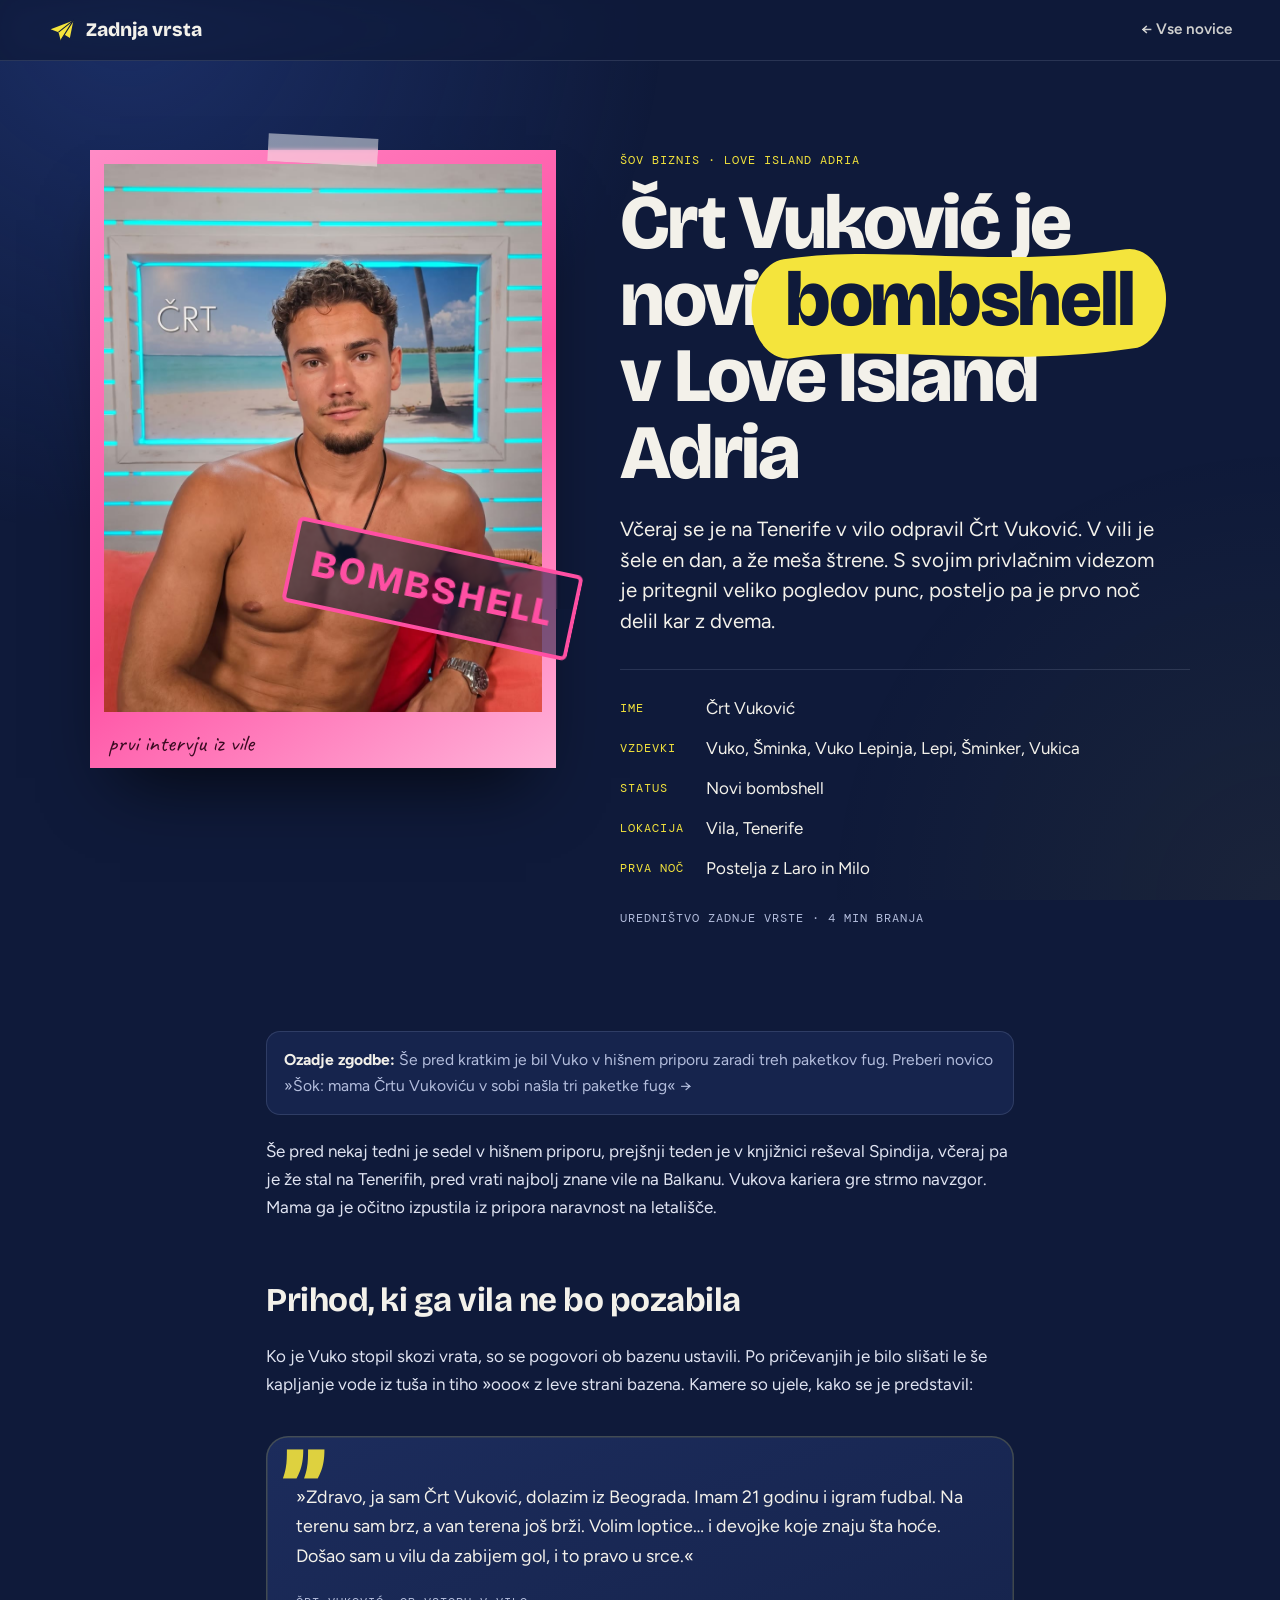
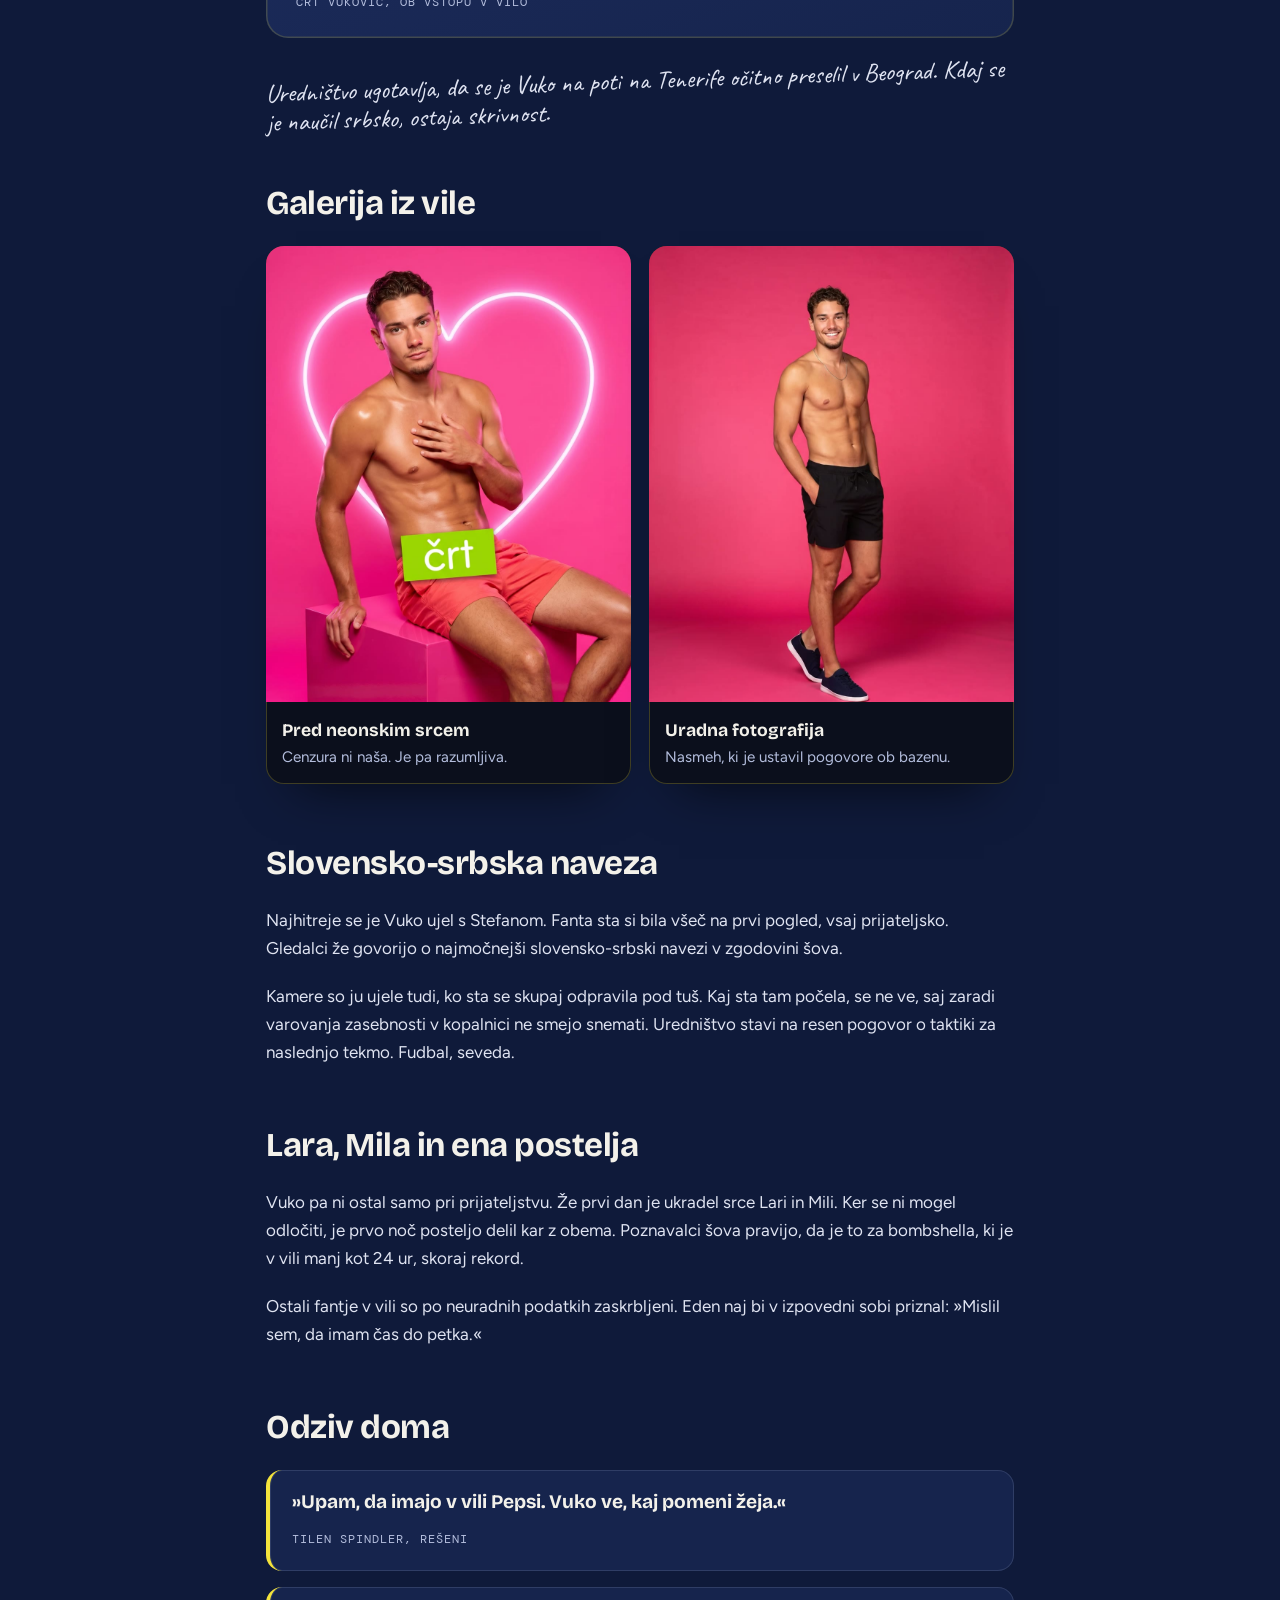
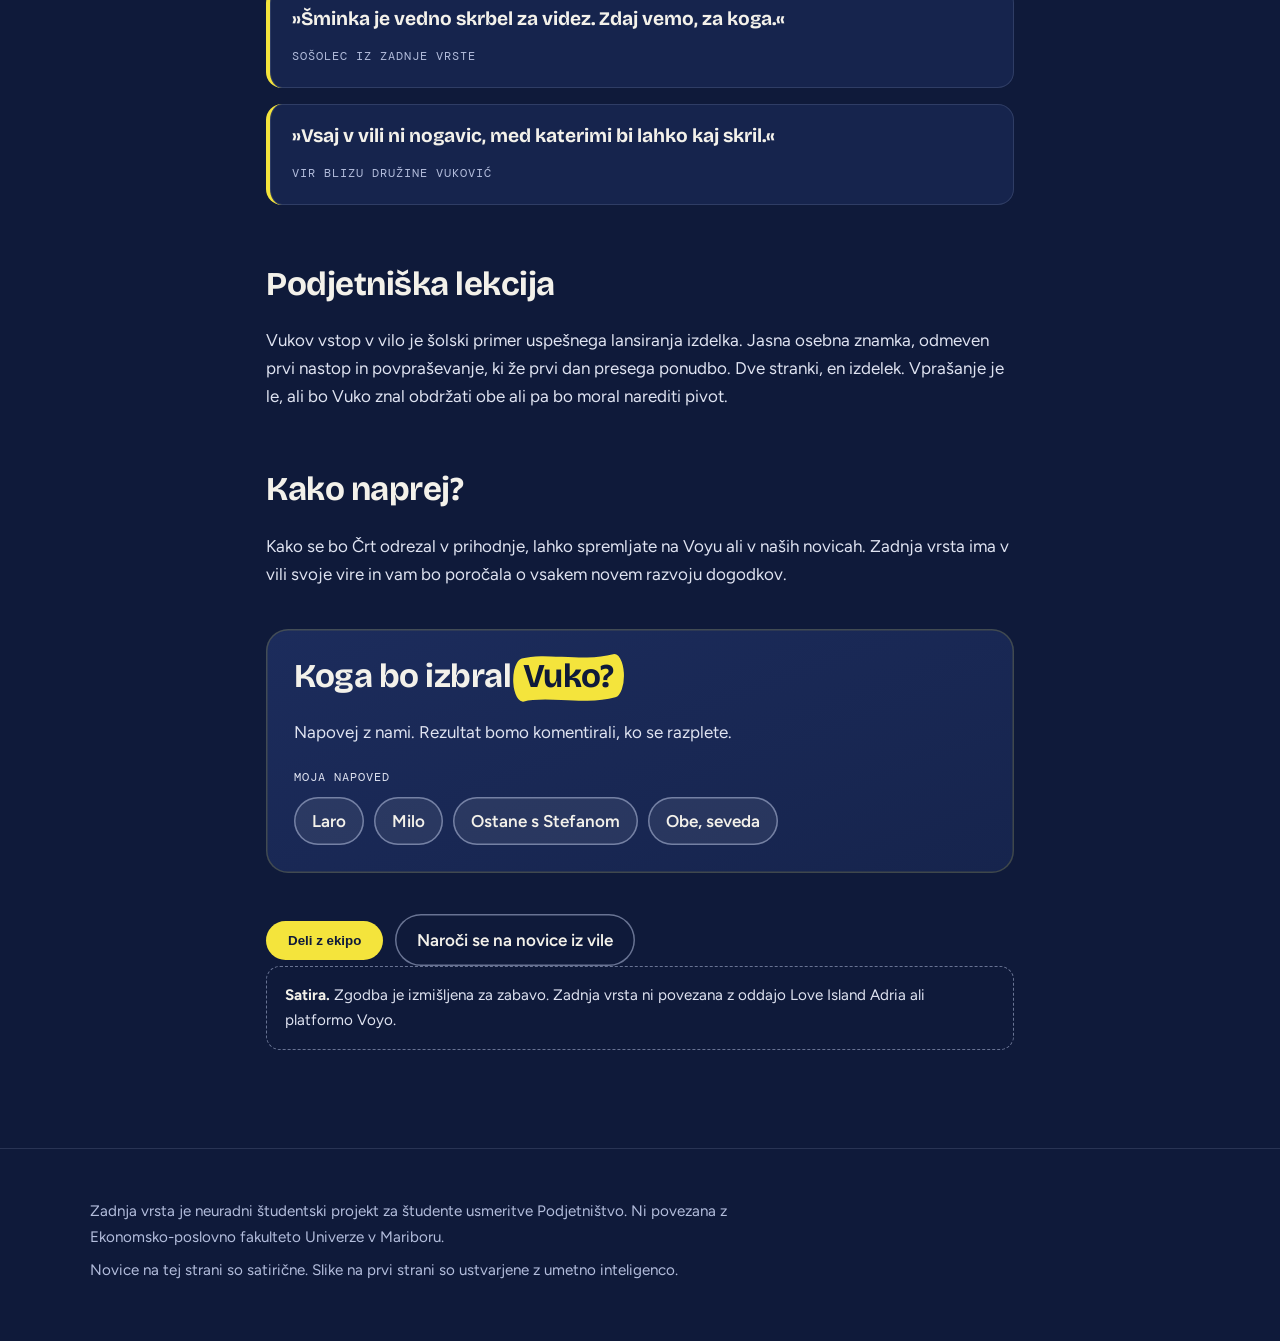
==== novice/crt-vukovic-love-island.html @ 76ca3030 "Add story: Črt Vuković joins Love Island Adria" ====
<!doctype html>
<html lang="sl">
<head>
<meta charset="utf-8">
<meta name="viewport" content="width=device-width, initial-scale=1">
<title>Črt Vuković je novi bombshell v Love Island Adria · Zadnja vrsta</title>
<meta name="description" content="Črt Vuković je včeraj kot novi bombshell vstopil v vilo na Tenerifih. Že prvo noč je ukradel srce Lari in Mili, s Stefanom pa sta postala slovensko-srbska naveza.">
<meta name="theme-color" content="#0f1a3a">
<meta property="og:type" content="article">
<meta property="og:title" content="Črt Vuković je novi bombshell v Love Island Adria">
<meta property="og:description" content="Vuko je v vili šele en dan, a že meša štrene. Lara, Mila in Stefan vedo, o čem govorimo.">
<meta property="og:url" content="https://nnejc.github.io/zadnja-vrsta/novice/crt-vukovic-love-island.html">
<meta property="og:image" content="https://nnejc.github.io/zadnja-vrsta/assets/vila-crt-intervju.jpg">
<link rel="icon" href="data:image/svg+xml,%3Csvg xmlns='http://www.w3.org/2000/svg' viewBox='0 0 64 64'%3E%3Crect width='64' height='64' rx='14' fill='%230f1a3a'/%3E%3Cpath d='M54 14 10 30l16 6 4 16 8-11 10 6z' fill='%23f4e43c'/%3E%3Cpath d='M26 36 54 14 30 52' fill='none' stroke='%230f1a3a' stroke-width='2' stroke-linejoin='round'/%3E%3C/svg%3E">
<link rel="preconnect" href="https://fonts.googleapis.com">
<link rel="preconnect" href="https://fonts.gstatic.com" crossorigin>
<link href="https://fonts.googleapis.com/css2?family=Bricolage+Grotesque:opsz,wght@12..96,700;12..96,800&family=Caveat:wght@600&family=DM+Mono:wght@400;500&family=Figtree:wght@400;600&display=swap" rel="stylesheet">
<link rel="stylesheet" href="../assets/clanek.css">
</head>
<body>
<a class="skip" href="#main">Preskoči na vsebino</a>
<div class="env" aria-hidden="true"></div>
<nav class="nav" aria-label="Navigacija">
  <a class="brand" href="../index.html">
    <svg viewBox="0 0 64 64" aria-hidden="true"><path d="M58 10 6 30l18 7 5 19 9-13 12 7z" fill="#f4e43c"/><path d="M24 37 58 10 29 56" fill="none" stroke="#0f1a3a" stroke-width="2.5" stroke-linejoin="round"/></svg>
    Zadnja vrsta
  </a>
  <a class="back" href="../index.html#novice">← Vse novice</a>
</nav>

<main id="main" tabindex="-1">
  <article>
    <div class="wrap">
      <header class="poster" id="poster">
        <figure class="photo pink rv" style="margin:0">
          <span class="stamp pink" aria-hidden="true">Bombshell</span>
          <img src="../assets/vila-crt-intervju.jpg" alt="Črt Vuković v vili Love Island, sedi na rdečem kavču pred sliko plaže, z mikrofonom okoli vratu." width="1000" height="1340" style="object-position:50% 30%">
          <figcaption>prvi intervju iz vile</figcaption>
        </figure>
        <div class="rv">
          <p class="kick mono">Šov biznis · Love Island Adria</p>
          <h1>Črt Vuković je novi <span class="hl">bombshell<svg viewBox="0 0 100 20" preserveAspectRatio="none" aria-hidden="true"><path pathLength="1" d="M3 12 C 28 9, 62 14, 97 10"/></svg></span> v Love Island Adria</h1>
          <p class="lede">Včeraj se je na Tenerife v vilo odpravil Črt Vuković. V vili je šele en dan, a že meša štrene. S svojim privlačnim videzom je pritegnil veliko pogledov punc, posteljo pa je prvo noč delil kar z dvema.</p>
          <dl class="facts">
            <dt>Ime</dt><dd>Črt Vuković</dd>
            <dt>Vzdevki</dt><dd>Vuko, Šminka, Vuko Lepinja, Lepi, Šminker, Vukica</dd>
            <dt>Status</dt><dd>Novi bombshell</dd>
            <dt>Lokacija</dt><dd>Vila, Tenerife</dd>
            <dt>Prva noč</dt><dd>Postelja z Laro in Milo</dd>
          </dl>
          <p class="meta mono">Uredništvo Zadnje vrste · 4 min branja</p>
        </div>
      </header>

      <div class="body">
        <a class="callback" href="crt-vukovic-fuge.html"><b>Ozadje zgodbe:</b> Še pred kratkim je bil Vuko v hišnem priporu zaradi treh paketkov fug. Preberi novico »Šok: mama Črtu Vukoviću v sobi našla tri paketke fug« →</a>

        <p>Še pred nekaj tedni je sedel v hišnem priporu, prejšnji teden je v knjižnici reševal Spindija, včeraj pa je že stal na Tenerifih, pred vrati najbolj znane vile na Balkanu. Vukova kariera gre strmo navzgor. Mama ga je očitno izpustila iz pripora naravnost na letališče.</p>

        <h2>Prihod, ki ga vila ne bo pozabila</h2>
        <p>Ko je Vuko stopil skozi vrata, so se pogovori ob bazenu ustavili. Po pričevanjih je bilo slišati le še kapljanje vode iz tuša in tiho »ooo« z leve strani bazena. Kamere so ujele, kako se je predstavil:</p>
        <div class="speech">
          <p>»Zdravo, ja sam Črt Vuković, dolazim iz Beograda. Imam 21 godinu i igram fudbal. Na terenu sam brz, a van terena još brži. Volim loptice… i devojke koje znaju šta hoće. Došao sam u vilu da zabijem gol, i to pravo u srce.«</p>
          <cite class="mono">Črt Vuković, ob vstopu v vilo</cite>
        </div>
        <p class="note">Uredništvo ugotavlja, da se je Vuko na poti na Tenerife očitno preselil v Beograd. Kdaj se je naučil srbsko, ostaja skrivnost.</p>

        <h2>Galerija iz vile</h2>
        <div class="trophies duo">
          <figure>
            <img src="../assets/vila-crt-srce.jpg" alt="Črt Vuković sedi na roza kocki pred neonskim srcem, z roko na prsih, napis črt prekriva kopalke." width="1000" height="1340" loading="lazy">
            <figcaption><b>Pred neonskim srcem</b>Cenzura ni naša. Je pa razumljiva.</figcaption>
          </figure>
          <figure>
            <img src="../assets/vila-crt-postava.jpg" alt="Črt Vuković v črnih kopalkah se smeji pred roza ozadjem." width="1000" height="1339" loading="lazy">
            <figcaption><b>Uradna fotografija</b>Nasmeh, ki je ustavil pogovore ob bazenu.</figcaption>
          </figure>
        </div>

        <h2>Slovensko-srbska naveza</h2>
        <p>Najhitreje se je Vuko ujel s Stefanom. Fanta sta si bila všeč na prvi pogled, vsaj prijateljsko. Gledalci že govorijo o najmočnejši slovensko-srbski navezi v zgodovini šova.</p>
        <p>Kamere so ju ujele tudi, ko sta se skupaj odpravila pod tuš. Kaj sta tam počela, se ne ve, saj zaradi varovanja zasebnosti v kopalnici ne smejo snemati. Uredništvo stavi na resen pogovor o taktiki za naslednjo tekmo. Fudbal, seveda.</p>

        <h2>Lara, Mila in ena postelja</h2>
        <p>Vuko pa ni ostal samo pri prijateljstvu. Že prvi dan je ukradel srce Lari in Mili. Ker se ni mogel odločiti, je prvo noč posteljo delil kar z obema. Poznavalci šova pravijo, da je to za bombshella, ki je v vili manj kot 24 ur, skoraj rekord.</p>
        <p>Ostali fantje v vili so po neuradnih podatkih zaskrbljeni. Eden naj bi v izpovedni sobi priznal: »Mislil sem, da imam čas do petka.«</p>

        <h2>Odziv doma</h2>
        <div class="quotes">
          <blockquote><p>»Upam, da imajo v vili Pepsi. Vuko ve, kaj pomeni žeja.«</p><cite class="mono">Tilen Spindler, rešeni</cite></blockquote>
          <blockquote><p>»Šminka je vedno skrbel za videz. Zdaj vemo, za koga.«</p><cite class="mono">Sošolec iz zadnje vrste</cite></blockquote>
          <blockquote><p>»Vsaj v vili ni nogavic, med katerimi bi lahko kaj skril.«</p><cite class="mono">Vir blizu družine Vuković</cite></blockquote>
        </div>

        <h2>Podjetniška lekcija</h2>
        <p>Vukov vstop v vilo je šolski primer uspešnega lansiranja izdelka. Jasna osebna znamka, odmeven prvi nastop in povpraševanje, ki že prvi dan presega ponudbo. Dve stranki, en izdelek. Vprašanje je le, ali bo Vuko znal obdržati obe ali pa bo moral narediti pivot.</p>

        <h2>Kako naprej?</h2>
        <p>Kako se bo Črt odrezal v prihodnje, lahko spremljate na Voyu ali v naših novicah. Zadnja vrsta ima v vili svoje vire in vam bo poročala o vsakem novem razvoju dogodkov.</p>

        <section class="report" id="izbira" aria-labelledby="izbira-h">
          <h2 id="izbira-h">Koga bo izbral <span class="hl">Vuko?<svg viewBox="0 0 100 20" preserveAspectRatio="none" aria-hidden="true"><path pathLength="1" d="M3 12 C 28 9, 62 14, 97 10"/></svg></span></h2>
          <p>Napovej z nami. Rezultat bomo komentirali, ko se razplete.</p>
          <p class="mono pick-label">Moja napoved</p>
          <div class="chips" role="group" aria-label="Izberi napoved">
            <button type="button" data-r="Lara! Prvi vtis šteje. Vuko je človek prvih vtisov.">Laro</button>
            <button type="button" data-r="Mila! Tiha voda bregove dere. In srca tudi.">Milo</button>
            <button type="button" data-r="Bromance s Stefanom je močnejša od vsake romance. Slovensko-srbska naveza do konca.">Ostane s Stefanom</button>
            <button type="button" data-r="Obe? Vuko ni nikoli znal izbirati. Glej poglavje o fugah.">Obe, seveda</button>
          </div>
          <p class="verdict" id="verdict" aria-live="polite"></p>
        </section>

        <div class="share">
          <button class="btn" type="button" id="share">Deli z ekipo</button>
          <a class="btn ghost" href="../index.html#narocnina">Naroči se na novice iz vile</a>
          <span class="copied" id="copied" aria-live="polite"></span>
        </div>

        <p class="satire"><b>Satira.</b> Zgodba je izmišljena za zabavo. Zadnja vrsta ni povezana z oddajo Love Island Adria ali platformo Voyo.</p>
      </div>
    </div>
  </article>
</main>

<footer>
  <div class="wrap">
    <p>Zadnja vrsta je neuradni študentski projekt za študente usmeritve Podjetništvo. Ni povezana z Ekonomsko-poslovno fakulteto Univerze v Mariboru.</p>
    <p>Novice na tej strani so satirične. Slike na prvi strani so ustvarjene z umetno inteligenco.</p>
  </div>
</footer>

<script>
(() => {
  const io = new IntersectionObserver(es => es.forEach(e => { if (e.isIntersecting) { e.target.classList.add('in'); io.unobserve(e.target); } }), { threshold: .12 });
  document.querySelectorAll('.poster, .rv, .report').forEach(el => io.observe(el));
  const verdict = document.getElementById('verdict');
  const chips = [...document.querySelectorAll('.chips button')];
  chips.forEach(b => b.setAttribute('aria-pressed', 'false'));
  chips.forEach(b => b.addEventListener('click', () => {
    chips.forEach(x => x.setAttribute('aria-pressed', String(x === b)));
    verdict.classList.remove('on'); void verdict.offsetWidth;
    verdict.textContent = b.dataset.r;
    verdict.classList.add('on');
  }));
  const btn = document.getElementById('share'), out = document.getElementById('copied');
  btn.addEventListener('click', async () => {
    const data = { title: 'Črt Vuković je novi bombshell v Love Island Adria', text: 'Vuko je v vili en dan in že meša štrene.', url: location.href };
    try {
      if (navigator.share) { await navigator.share(data); return; }
      await navigator.clipboard.writeText(location.href);
      out.textContent = 'povezava kopirana!';
    } catch { out.textContent = ''; return; }
    out.classList.add('on'); setTimeout(() => out.classList.remove('on'), 2200);
  });
})();
</script>
</body>
</html>
---- assets/clanek.css ----
@property --hk{syntax:'<number>';inherits:true;initial-value:0}
:root{
  --canvas:#0f1a3a;--panel:#16244d;--panel-2:#1c2c5c;--accent:#f4e43c;--accent-hover:#fff06a;--accent-muted:rgba(244,228,60,.18);
  --coral:#ff6b4a;--text-secondary:#b3bddc;--text-primary:#f3f1ea;--ink:#0f1a3a;--line:rgba(179,189,220,.16);--line-strong:rgba(179,189,220,.55);
  --paper:#f3f1ea;--paper-ink:#1a1d26;
  --ease-out:cubic-bezier(.22,1,.36,1);
  --f-display:'Bricolage Grotesque',system-ui,sans-serif;--f-body:'Figtree',system-ui,sans-serif;--f-mono:'DM Mono',ui-monospace,monospace;--f-hand:'Caveat',cursive;
}
*,*::before,*::after{box-sizing:border-box}
html{overflow-x:hidden;overflow-x:clip;-webkit-text-size-adjust:100%}
body{margin:0;overflow-x:hidden;overflow-x:clip;background:var(--canvas);color:var(--text-primary);font-family:var(--f-body);font-size:1.0625rem;line-height:1.65;-webkit-font-smoothing:antialiased;animation:pageIn .8s var(--ease-out) both}
@keyframes pageIn{from{opacity:0}}
img{max-width:100%;display:block}
a{color:inherit}
.sr-only{position:absolute;width:1px;height:1px;overflow:hidden;clip:rect(0 0 0 0);white-space:nowrap}
.skip{position:fixed;left:16px;top:-60px;z-index:100;background:var(--accent);color:var(--ink);padding:10px 16px;border-radius:10px;font-weight:600;text-decoration:none}
.skip:focus{top:16px}
:focus-visible{outline:3px solid var(--accent);outline-offset:3px;border-radius:6px}
.mono{font-family:var(--f-mono);font-size:.78rem;letter-spacing:.08em;text-transform:uppercase}
.env{position:fixed;inset:0;z-index:-1;pointer-events:none;background:radial-gradient(70vmax 70vmax at 10% 0%,rgba(46,78,170,.4),transparent 60%),radial-gradient(60vmax 60vmax at 100% 100%,rgba(244,228,60,.05),transparent 60%)}

.nav{position:sticky;top:0;z-index:50;display:flex;align-items:center;justify-content:space-between;gap:20px;padding:14px clamp(16px,4vw,48px);background:rgba(15,26,58,.82);backdrop-filter:blur(14px);-webkit-backdrop-filter:blur(14px);border-bottom:1px solid var(--line)}
.brand{display:flex;align-items:center;gap:10px;text-decoration:none;font-family:var(--f-display);font-weight:800;font-size:1.2rem}
.brand svg{width:28px;height:28px}
.back{display:inline-flex;align-items:center;gap:8px;text-decoration:none;font-weight:600;font-size:.95rem;opacity:.85;transition:opacity .3s var(--ease-out)}
.back:hover{opacity:1}
.btn{display:inline-flex;align-items:center;justify-content:center;gap:8px;border:0;cursor:pointer;text-decoration:none;font-weight:600;border-radius:999px;padding:12px 22px;background:var(--accent);color:var(--ink);transition:background-color .3s var(--ease-out),transform .3s var(--ease-out)}
.btn:hover{background:var(--accent-hover);transform:translateY(-2px)}
@media (pointer:coarse){.btn,.back{min-height:44px}}

.wrap{width:min(1100px,100% - 32px);margin:0 auto}
.hl{position:relative;isolation:isolate;white-space:nowrap;margin:0 .16em;color:color-mix(in srgb,var(--ink) calc(var(--hk)*100%),var(--text-primary));--hk:0;transition:--hk 1s var(--ease-out) .5s}
.hl svg{position:absolute;left:-.1em;top:-.06em;width:calc(100% + .2em);height:calc(100% + .1em);z-index:-1;overflow:visible}
.hl path{fill:none;stroke:var(--accent);stroke-width:20;stroke-linecap:round;stroke-dasharray:1;stroke-dashoffset:calc(1 - var(--hk))}
.in .hl{--hk:1}

/* poster */
.poster{display:grid;grid-template-columns:minmax(0,.9fr) minmax(0,1.1fr);gap:clamp(28px,5vw,64px);align-items:start;padding:clamp(40px,7vw,90px) 0 clamp(50px,7vw,90px)}
.photo{position:relative;background:var(--paper);padding:14px 14px 56px;box-shadow:0 40px 70px -30px rgba(0,0,0,.75);transform:rotate(-1.8deg);transition:transform .8s var(--ease-out)}
.photo:hover{transform:rotate(0)}
.photo img{width:100%;height:auto;aspect-ratio:4/5;object-fit:cover;object-position:50% 28%}
.photo::before{content:"";position:absolute;top:-14px;left:50%;width:110px;height:28px;transform:translateX(-50%) rotate(3deg);background:rgba(243,241,234,.5);backdrop-filter:blur(2px)}
.photo figcaption{position:absolute;left:18px;right:18px;bottom:12px;font-family:var(--f-hand);font-size:1.5rem;line-height:1.1;color:var(--paper-ink)}
.stamp{position:absolute;right:-18px;bottom:34%;z-index:2;padding:8px 18px;border:4px solid var(--coral);color:var(--coral);font-family:var(--f-display);font-weight:800;font-size:clamp(1.6rem,3vw,2.4rem);letter-spacing:.06em;text-transform:uppercase;transform:rotate(12deg);background:rgba(15,26,58,.25);backdrop-filter:blur(1px);border-radius:6px;mix-blend-mode:normal}
.kick{color:var(--accent);margin:0 0 14px}
h1{font-family:var(--f-display);font-weight:800;font-size:clamp(2.6rem,6vw,5rem);line-height:1;letter-spacing:-.03em;margin:0}
.lede{font-size:clamp(1.15rem,1.6vw,1.35rem);line-height:1.5;margin:22px 0 0;max-width:42ch}
.facts{margin:32px 0 0;padding:0;display:grid;grid-template-columns:auto 1fr;gap:12px 22px;border-top:1px solid var(--line);padding-top:24px}
.facts dt{font-family:var(--f-mono);font-size:.76rem;letter-spacing:.08em;text-transform:uppercase;color:var(--accent);padding-top:4px}
.facts dd{margin:0;color:var(--text-primary)}
.meta{margin-top:26px;color:var(--text-secondary)}

article .body{max-width:68ch;margin:0 auto;padding:0 0 40px}
article .body p{margin:0 0 1.2em;color:#dfe3f1}
article h2{font-family:var(--f-display);font-weight:700;font-size:clamp(1.6rem,2.6vw,2.1rem);line-height:1.15;letter-spacing:-.015em;margin:1.8em 0 .7em;color:var(--text-primary)}
.theories{list-style:none;margin:0 0 1.4em;padding:0;display:grid;gap:14px;counter-reset:t}
.theories li{position:relative;padding:18px 20px 18px 66px;background:var(--panel);border-radius:16px;box-shadow:inset 0 0 0 1px var(--line);counter-increment:t}
.theories li::before{content:counter(t,upper-alpha);position:absolute;left:18px;top:16px;width:32px;height:32px;display:grid;place-items:center;border-radius:10px;background:var(--accent);color:var(--ink);font-family:var(--f-display);font-weight:800}
.theories b{color:var(--text-primary)}
.note{font-family:var(--f-hand);font-size:1.6rem;line-height:1.15;color:var(--accent);transform:rotate(-2deg);margin:1.2em 0 1.4em}
.timeline{list-style:none;margin:0 0 1.4em;padding:0 0 0 22px;border-left:2px solid var(--accent-muted);display:grid;gap:18px}
.timeline li{position:relative;display:grid;grid-template-columns:120px 1fr;gap:16px;align-items:baseline}
.timeline li::before{content:"";position:absolute;left:-29px;top:.45em;width:12px;height:12px;border-radius:50%;background:var(--accent);box-shadow:0 0 0 4px var(--canvas)}
.timeline li:last-child::before{background:var(--coral)}
.timeline .when{color:var(--accent)}
.timeline .what{color:#dfe3f1}
@media (max-width:560px){.timeline li{grid-template-columns:1fr;gap:4px}}
.quotes{display:grid;gap:16px;margin:0 0 1.4em}
.quotes blockquote{margin:0;padding:20px 22px;border-radius:16px;background:var(--panel);box-shadow:inset 0 0 0 1px var(--line);border-left:4px solid var(--accent)}
.quotes blockquote p{margin:0 0 8px !important;font-family:var(--f-display);font-weight:700;font-size:1.2rem;line-height:1.3;color:var(--text-primary) !important}
.quotes cite{font-style:normal;color:var(--text-secondary)}
.signs{margin:0 0 1.4em;padding-left:1.2em;color:#dfe3f1}
.signs li{margin-bottom:.4em}
.signs li::marker{color:var(--accent)}
.report{margin:2.4em 0;padding:28px;border-radius:22px;background:linear-gradient(160deg,var(--panel-2),var(--panel));box-shadow:inset 0 0 0 1.5px var(--accent-muted)}
.report h2{margin-top:0}
.pick-label{color:var(--accent);margin:1.4em 0 .8em !important}
.chips{display:flex;flex-wrap:wrap;gap:10px}
.chips button{font:inherit;font-weight:600;cursor:pointer;border:0;border-radius:999px;padding:10px 18px;min-height:44px;background:rgba(243,241,234,.08);color:var(--text-primary);box-shadow:inset 0 0 0 1.5px var(--line-strong);transition:background-color .3s var(--ease-out),color .3s var(--ease-out),transform .3s var(--ease-out)}
.chips button:hover{transform:translateY(-2px);background:rgba(243,241,234,.14)}
.chips button[aria-pressed="true"]{background:var(--accent);color:var(--ink);box-shadow:none}
.verdict{min-height:3.2em;margin:1em 0 0 !important;font-family:var(--f-hand);font-size:1.6rem;line-height:1.2;color:var(--accent) !important;opacity:0;transform:translateY(6px);transition:opacity .5s var(--ease-out),transform .5s var(--ease-out)}
.verdict.on{opacity:1;transform:none}
.verdict:empty{min-height:0;margin:0 !important}
.howto{background:var(--paper);color:var(--paper-ink);border-radius:20px;padding:26px 28px;margin:2em 0;transform:rotate(-.6deg);box-shadow:0 30px 60px -30px rgba(0,0,0,.6)}
.howto .mono{color:#5a6180}
.howto p{color:var(--paper-ink) !important;margin:.6em 0 0 !important}
.satire{margin:36px 0 0;padding:16px 18px;border-radius:14px;border:1.5px dashed var(--line-strong);color:var(--text-secondary);font-size:.95rem}
.satire b{color:var(--text-primary)}
.share{display:flex;flex-wrap:wrap;gap:12px;align-items:center;margin-top:28px}
.share .ghost{background:transparent;color:var(--text-primary);box-shadow:inset 0 0 0 1.5px var(--line-strong)}
.share .ghost:hover{background:rgba(243,241,234,.06)}
.copied{color:var(--accent);font-family:var(--f-hand);font-size:1.4rem;opacity:0;transition:opacity .4s var(--ease-out)}
.copied.on{opacity:1}

.rv{opacity:0;transform:translateY(22px);transition:opacity .9s var(--ease-out),transform .9s var(--ease-out)}
.in .rv,.rv.in{opacity:1;transform:none}
.poster.in .rv:nth-child(2){transition-delay:.12s}

footer{margin-top:40px;padding:50px 0;border-top:1px solid var(--line);color:var(--text-secondary);font-size:.95rem}
footer p{margin:0 0 8px;max-width:70ch}
@media (max-width:820px){.poster{grid-template-columns:1fr}.photo{max-width:440px;margin:0 auto}.stamp{right:-6px}}
@media (prefers-reduced-motion: reduce){*,*::before,*::after{animation:none !important;transition:none !important}.rv{opacity:1;transform:none}.hl{--hk:1}}

/* kronika: mugshot variant */
.photo.mug .lines{position:absolute;left:14px;right:14px;top:14px;bottom:56px;z-index:1;pointer-events:none;background:repeating-linear-gradient(180deg,rgba(255,255,255,.28) 0 1px,transparent 1px 44px)}
.placard{position:absolute;left:26px;bottom:72px;z-index:2;background:#111318;color:#f3f1ea;padding:10px 14px;font-family:var(--f-mono);font-size:.74rem;letter-spacing:.08em;line-height:1.5;text-transform:uppercase;box-shadow:0 10px 20px -8px rgba(0,0,0,.6);transform:rotate(-1.5deg)}
.placard b{display:block;font-family:var(--f-display);font-size:1.15rem;letter-spacing:.02em}
.stamp.top{bottom:auto;top:9%}
.case{display:grid;grid-template-columns:repeat(3,1fr);gap:12px;margin:0 0 1.4em}
.case div{background:var(--panel);border-radius:16px;padding:18px;box-shadow:inset 0 0 0 1px var(--line)}
.case .num{display:block;font-family:var(--f-display);font-weight:800;font-size:2.2rem;line-height:1;color:var(--accent)}
.case .lbl{display:block;margin-top:8px;color:var(--text-secondary);font-size:.95rem}
@media (max-width:560px){.case{grid-template-columns:1fr}}
@media (max-width:560px){.placard{font-size:.6rem;padding:7px 10px;left:20px;bottom:64px}.placard b{font-size:.9rem}}

/* podelitev: award variant */
.photo.gold{background:linear-gradient(145deg,#f6e27a,#c9a227 45%,#f4e43c 60%,#a8861c);padding:12px 12px 52px}
.photo.gold figcaption{color:#2a2208}
.stamp.gold{border-color:var(--accent);color:var(--accent);background:rgba(15,26,58,.55);top:2%;bottom:auto;right:-22px}
.trophies{display:grid;grid-template-columns:1fr 1fr;gap:18px;margin:0 0 1.6em}
.trophies figure{margin:0;background:#0b0f1c;border-radius:18px;overflow:hidden;box-shadow:inset 0 0 0 1px rgba(244,228,60,.22),0 30px 50px -30px rgba(0,0,0,.7)}
.trophies img{width:100%;height:auto;aspect-ratio:1/1;object-fit:cover;transition:transform 1.2s var(--ease-out)}
.trophies figure:hover img{transform:scale(1.04)}
.trophies figcaption{padding:14px 16px;font-size:.95rem;color:var(--text-secondary)}
.trophies figcaption b{display:block;color:var(--text-primary);font-family:var(--f-display);font-size:1.1rem}
@media (max-width:560px){.trophies{grid-template-columns:1fr}}
.vote{margin:0 0 1.6em;display:grid;gap:14px}
.vote .row{display:grid;grid-template-columns:150px 1fr 48px;gap:14px;align-items:center}
.vote .name{font-weight:600}
.vote .bar{height:14px;border-radius:8px;background:rgba(243,241,234,.08);overflow:hidden}
.vote .bar i{display:block;height:100%;border-radius:8px;background:var(--text-secondary);width:var(--w);transform-origin:left;transform:scaleX(0);transition:transform 1.4s var(--ease-out)}
.vote .row.win .bar i{background:var(--accent)}
.vote .row.win .name{color:var(--accent)}
.vote.in .bar i{transform:scaleX(1)}
.vote .n{font-family:var(--f-display);font-weight:800;font-size:1.3rem;text-align:right}
@media (max-width:560px){.vote .row{grid-template-columns:1fr 44px}.vote .bar{grid-column:1 / -1;order:3}}
.results{width:100%;border-collapse:collapse;margin:0 0 1.6em;font-size:1rem}
.results th,.results td{text-align:left;padding:12px 10px;border-bottom:1px solid var(--line)}
.results th{font-family:var(--f-mono);font-size:.74rem;letter-spacing:.08em;text-transform:uppercase;color:var(--accent);font-weight:500}
.results td:last-child{text-align:right;font-weight:600;white-space:nowrap}
.results .gold{color:var(--accent)}
.speech{margin:2.2em 0 1.6em;padding:46px 30px 26px;border-radius:22px;background:linear-gradient(160deg,var(--panel-2),var(--panel));box-shadow:inset 0 0 0 1.5px var(--accent-muted);position:relative}
.speech::before{content:"\201E";position:absolute;top:-64px;left:18px;font-family:var(--f-display);font-weight:800;font-size:7rem;line-height:1;color:var(--accent);opacity:.9}
.speech p{color:var(--text-primary) !important;font-size:1.12rem}
.speech cite{display:block;margin-top:6px;font-style:normal;color:var(--text-secondary)}
section[id],.speech,.vote,.trophies,.results{scroll-margin-top:110px}
.trophies.duo img{aspect-ratio:4/5;object-position:50% 30%}
.stamp.found{border-color:#5fd38d;color:#5fd38d;background:rgba(15,26,58,.5);top:6%;bottom:auto;right:-20px}
.update{display:flex;gap:14px;align-items:center;flex-wrap:wrap;margin:24px 0 0;padding:14px 18px;border-radius:14px;background:rgba(95,211,141,.12);box-shadow:inset 0 0 0 1.5px rgba(95,211,141,.45);color:var(--text-primary);text-decoration:none;transition:background-color .3s var(--ease-out)}
.update:hover{background:rgba(95,211,141,.2)}
.update .mono{color:#5fd38d}
.callback{display:block;margin:0 0 1.4em;padding:16px 18px;border-radius:14px;background:var(--panel);box-shadow:inset 0 0 0 1px var(--line);color:var(--text-secondary);text-decoration:none;font-size:.98rem}
.callback b{color:var(--text-primary)}
.callback:hover{box-shadow:inset 0 0 0 1px var(--line-strong)}
.exhibit{margin:0 auto 1.6em;max-width:380px;background:#f6f6f4;border-radius:18px;overflow:hidden;box-shadow:0 30px 50px -30px rgba(0,0,0,.7);transform:rotate(1.5deg);transition:transform .8s var(--ease-out)}
.exhibit:hover{transform:rotate(0)}
.exhibit img{width:100%;height:auto;aspect-ratio:1/1;object-fit:contain}
.exhibit figcaption{padding:12px 16px 14px;background:var(--paper);color:var(--paper-ink);font-size:.95rem}
.exhibit figcaption b{display:block;font-family:var(--f-mono);font-size:.72rem;letter-spacing:.08em;text-transform:uppercase;color:#a33a22}
.letter{margin:0 0 1.6em;padding:28px 30px;border-radius:6px;background:var(--paper);color:var(--paper-ink);font-family:var(--f-mono);font-size:.92rem;line-height:1.7;box-shadow:0 30px 60px -30px rgba(0,0,0,.6);transform:rotate(-.5deg)}
.letter p{color:var(--paper-ink) !important;margin:0 0 1em !important}
.letter .sig{font-family:var(--f-hand);font-size:1.7rem;line-height:1;margin-top:.4em !important}
.stamp.pink{border-color:#ff4fa3;color:#ff4fa3;background:rgba(15,26,58,.55);top:auto;bottom:22%;right:-22px}
.photo.pink{background:linear-gradient(145deg,#ff8cc6,#ff4fa3 55%,#ffb3d9)}
.photo.pink figcaption{color:#3a0b22}
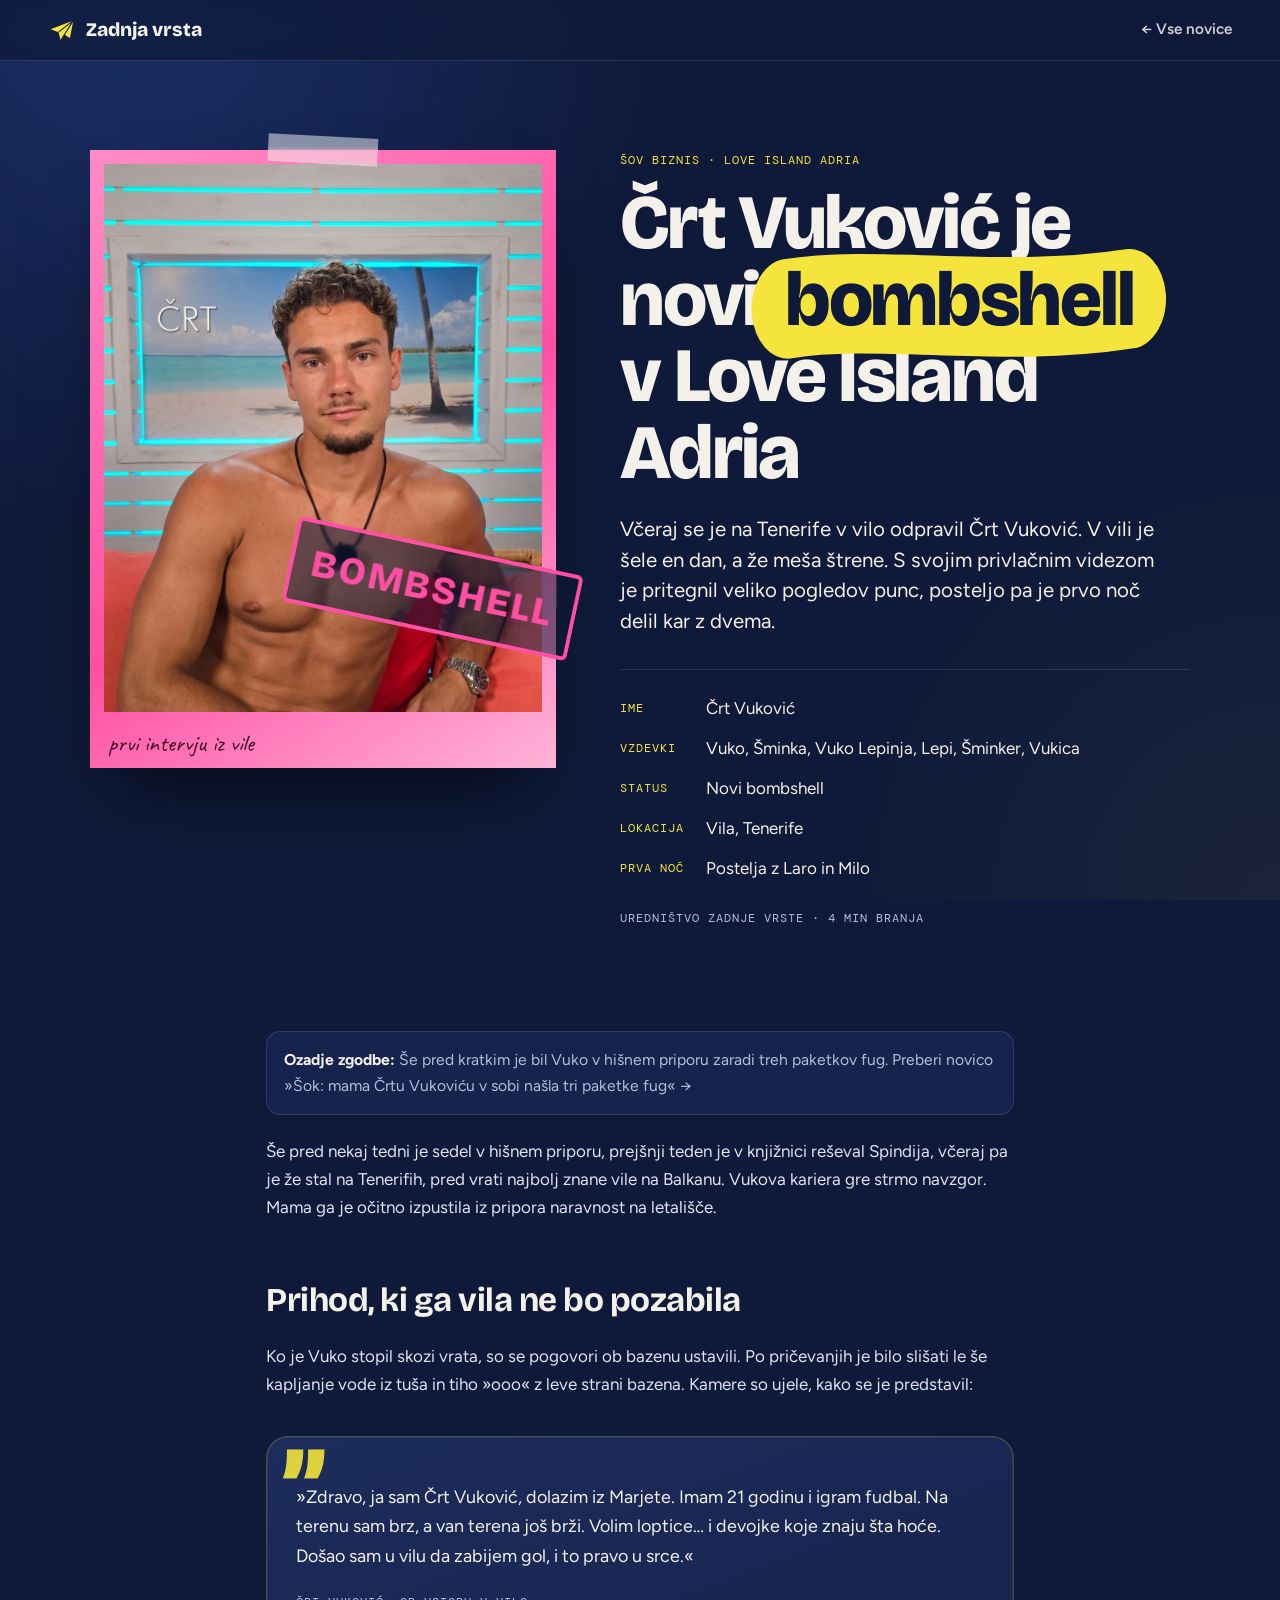
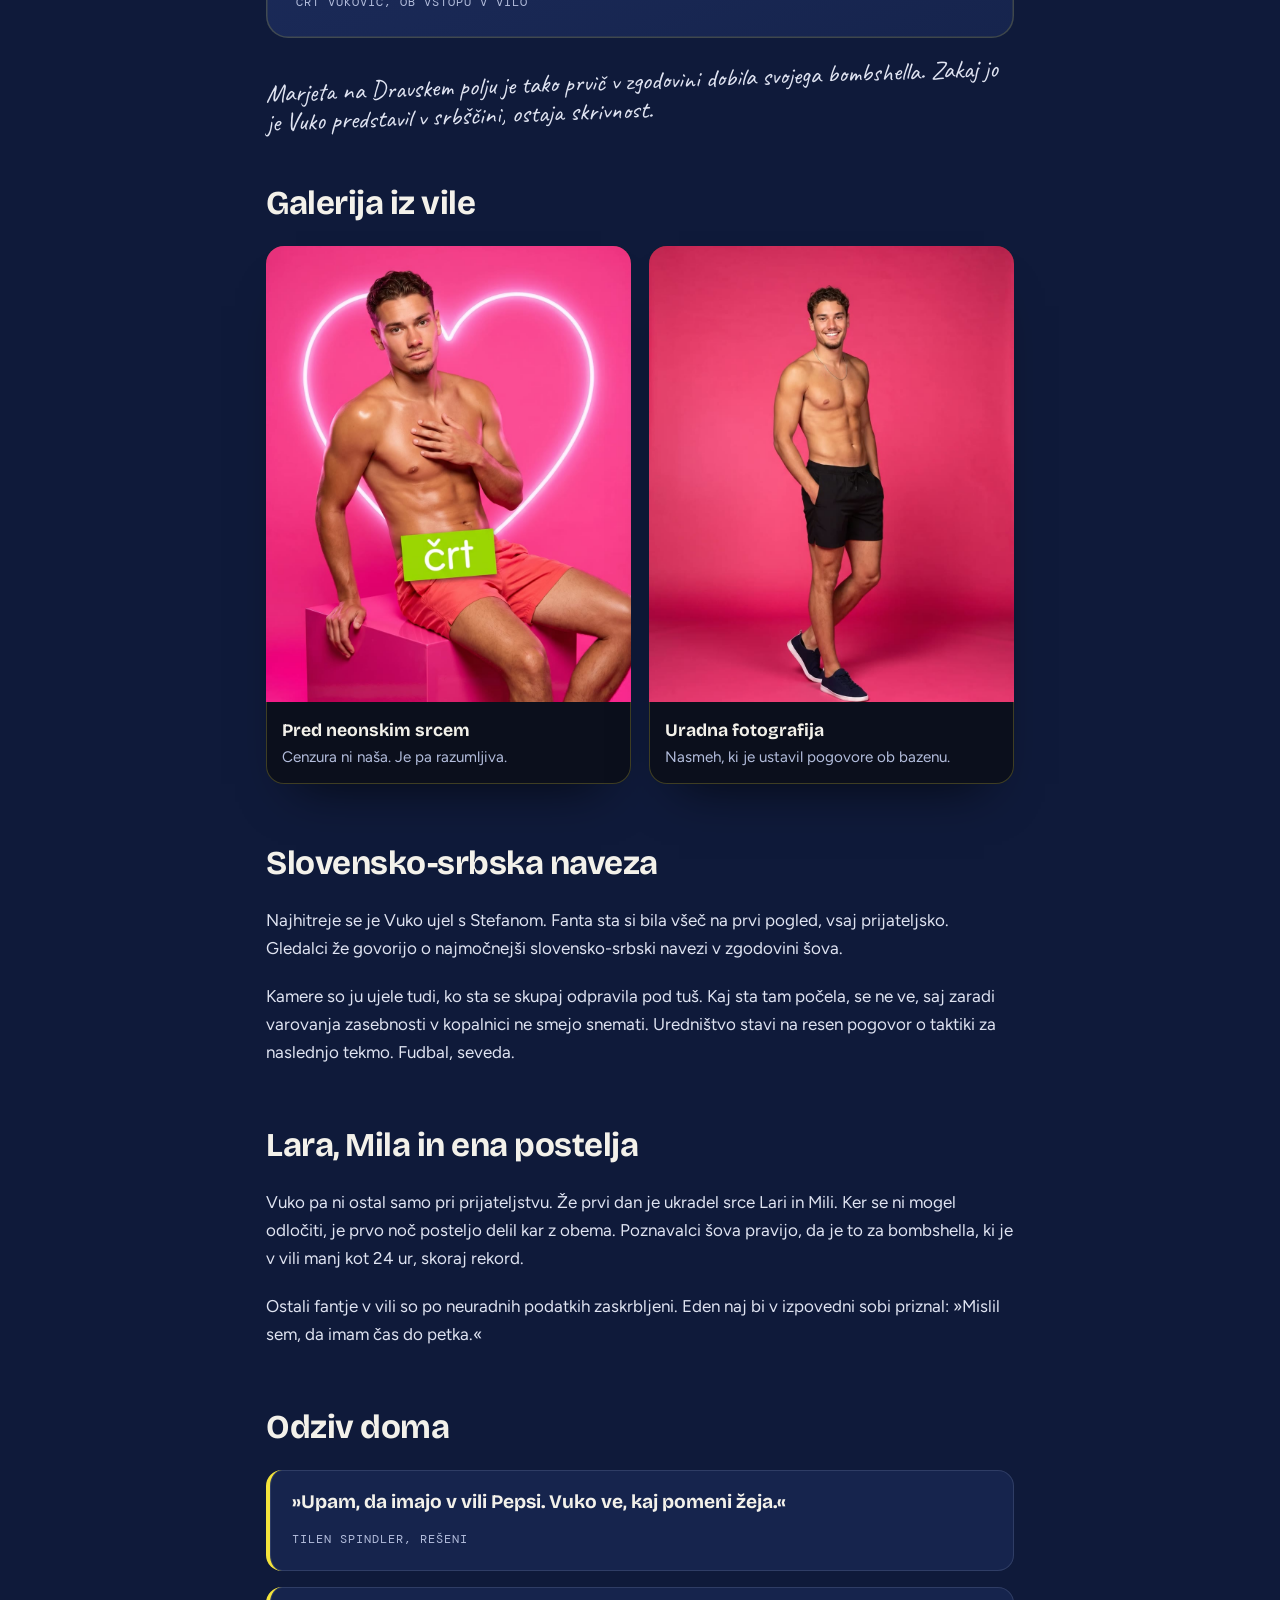
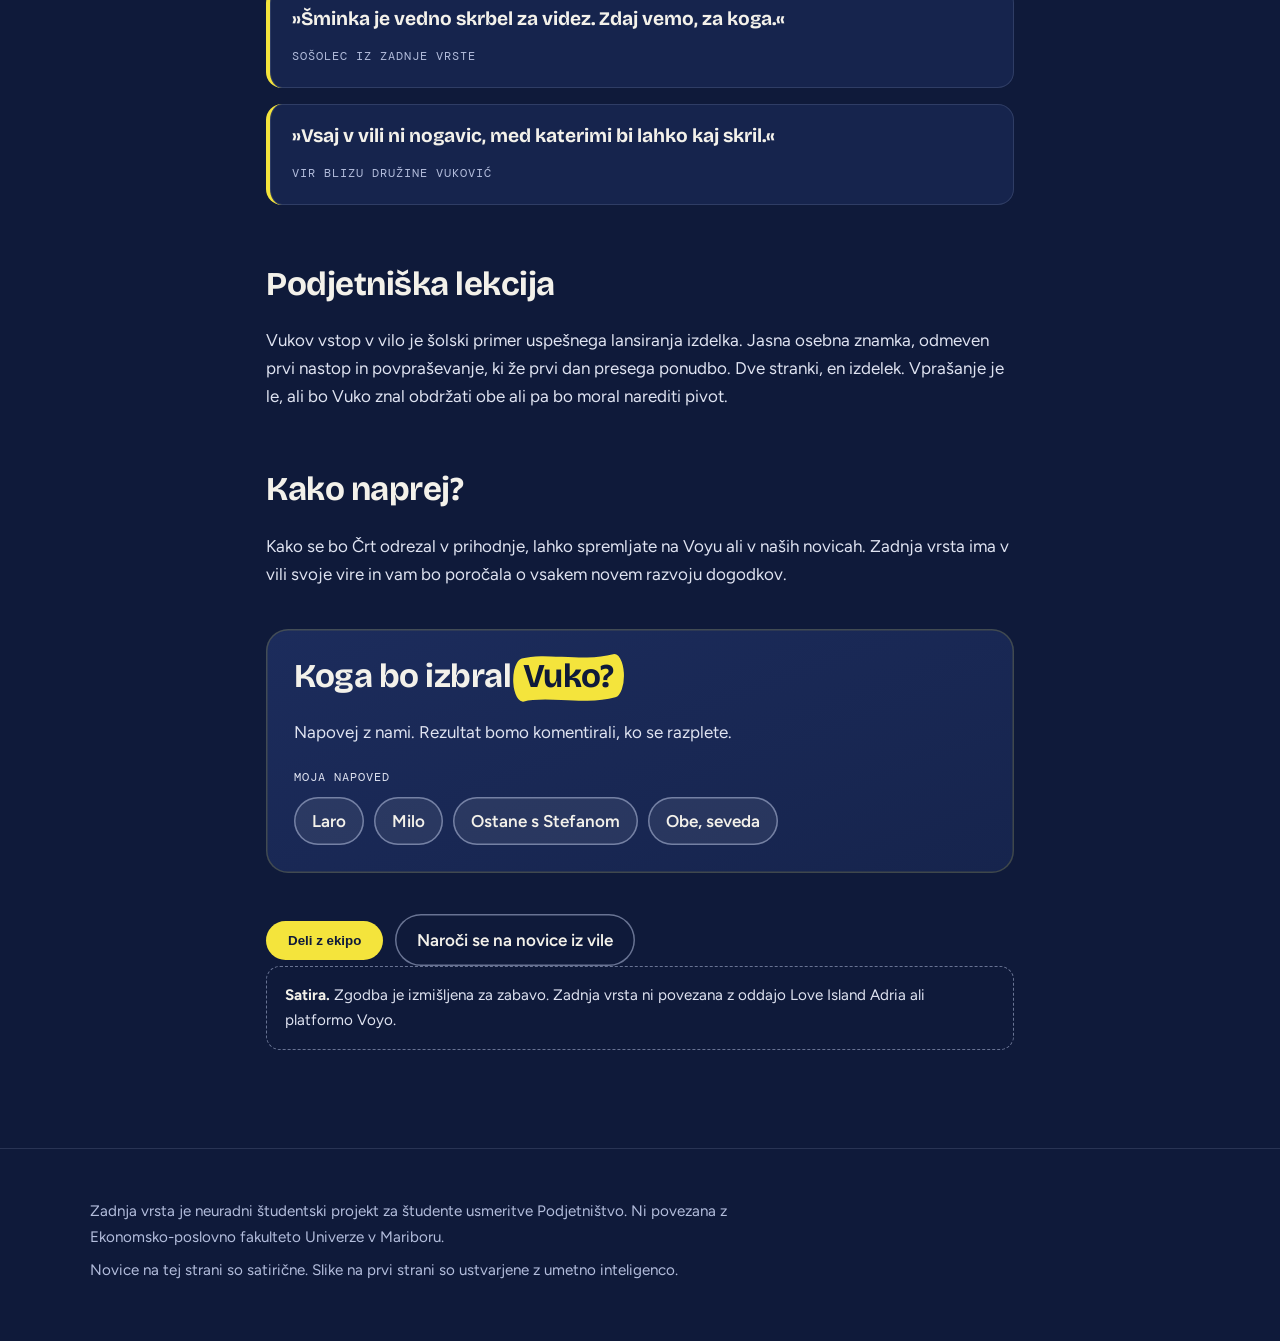
==== commit 5311d4c6: "Črt is from Marjeta, not Belgrade" ====
--- a/novice/crt-vukovic-love-island.html
+++ b/novice/crt-vukovic-love-island.html
@@ -60,10 +60,10 @@
         <h2>Prihod, ki ga vila ne bo pozabila</h2>
         <p>Ko je Vuko stopil skozi vrata, so se pogovori ob bazenu ustavili. Po pričevanjih je bilo slišati le še kapljanje vode iz tuša in tiho »ooo« z leve strani bazena. Kamere so ujele, kako se je predstavil:</p>
         <div class="speech">
-          <p>»Zdravo, ja sam Črt Vuković, dolazim iz Beograda. Imam 21 godinu i igram fudbal. Na terenu sam brz, a van terena još brži. Volim loptice… i devojke koje znaju šta hoće. Došao sam u vilu da zabijem gol, i to pravo u srce.«</p>
+          <p>»Zdravo, ja sam Črt Vuković, dolazim iz Marjete. Imam 21 godinu i igram fudbal. Na terenu sam brz, a van terena još brži. Volim loptice… i devojke koje znaju šta hoće. Došao sam u vilu da zabijem gol, i to pravo u srce.«</p>
           <cite class="mono">Črt Vuković, ob vstopu v vilo</cite>
         </div>
-        <p class="note">Uredništvo ugotavlja, da se je Vuko na poti na Tenerife očitno preselil v Beograd. Kdaj se je naučil srbsko, ostaja skrivnost.</p>
+        <p class="note">Marjeta na Dravskem polju je tako prvič v zgodovini dobila svojega bombshella. Zakaj jo je Vuko predstavil v srbščini, ostaja skrivnost.</p>
 
         <h2>Galerija iz vile</h2>
         <div class="trophies duo">
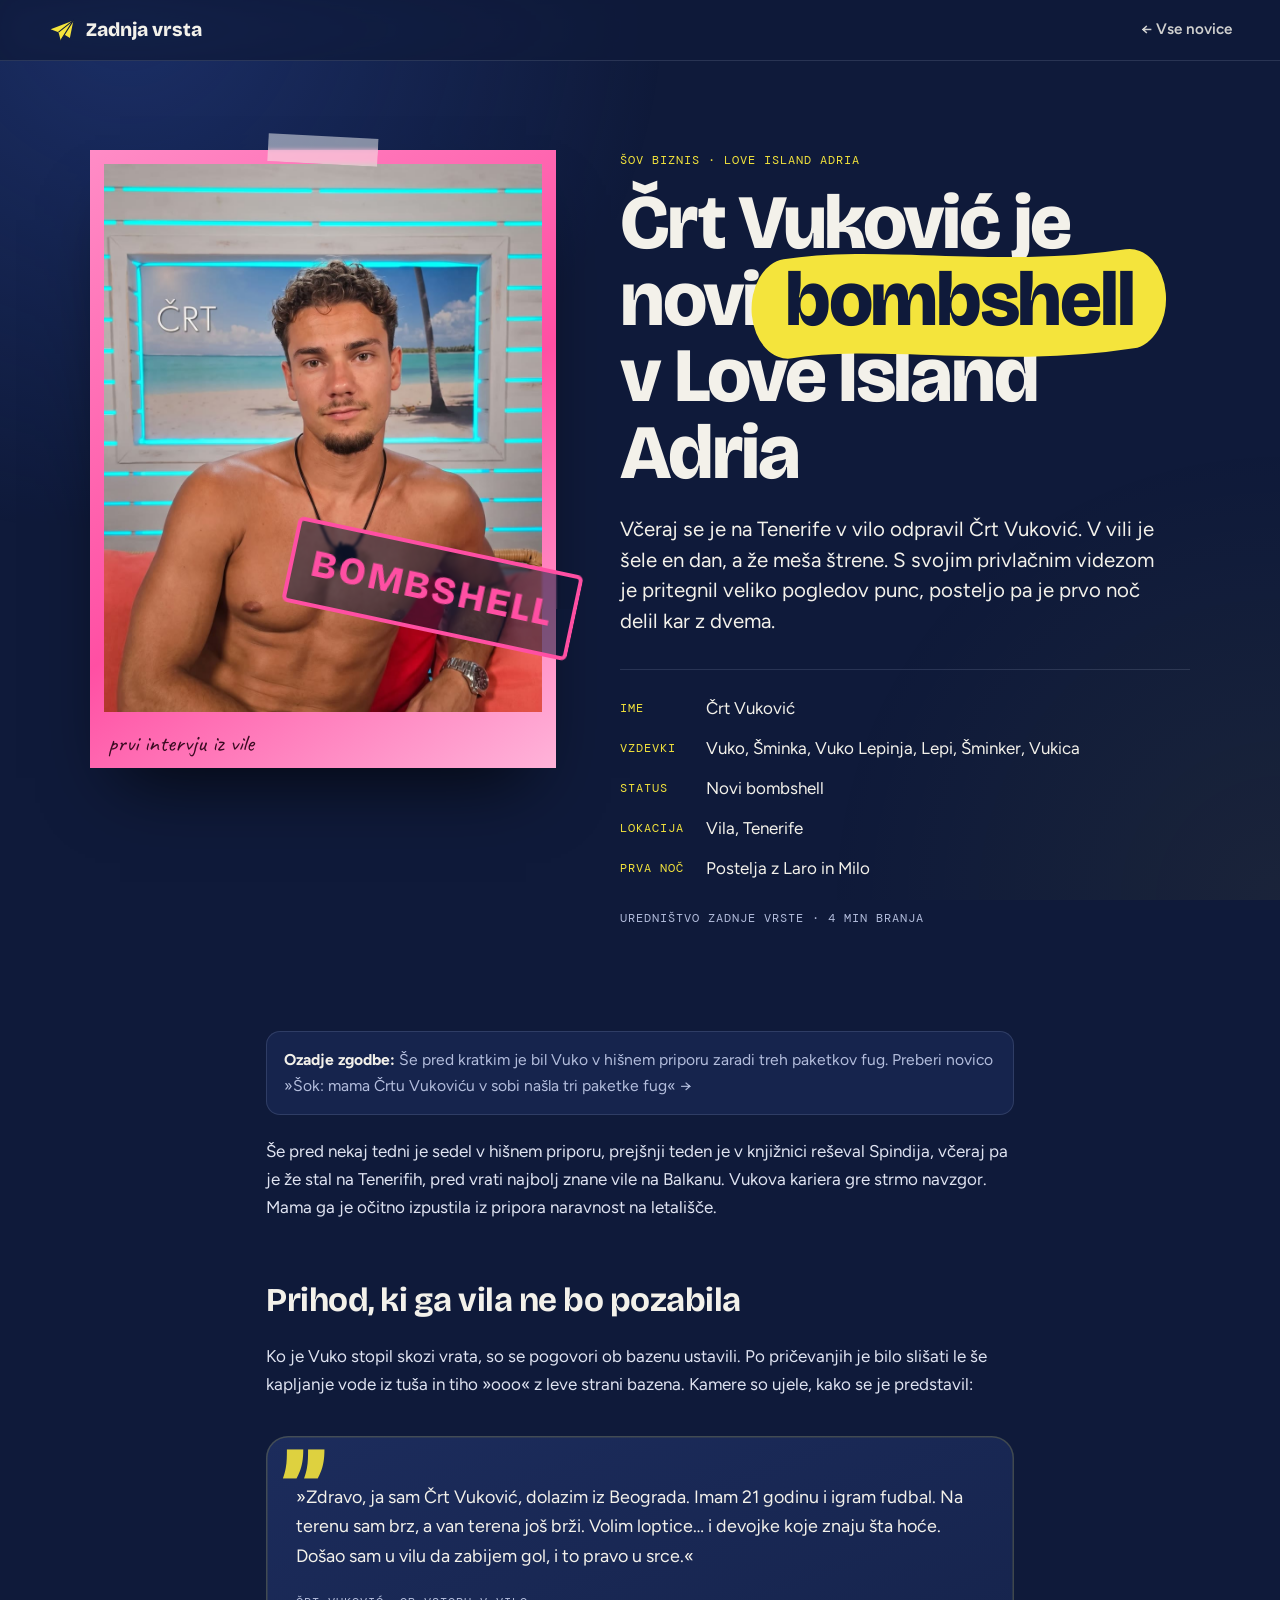
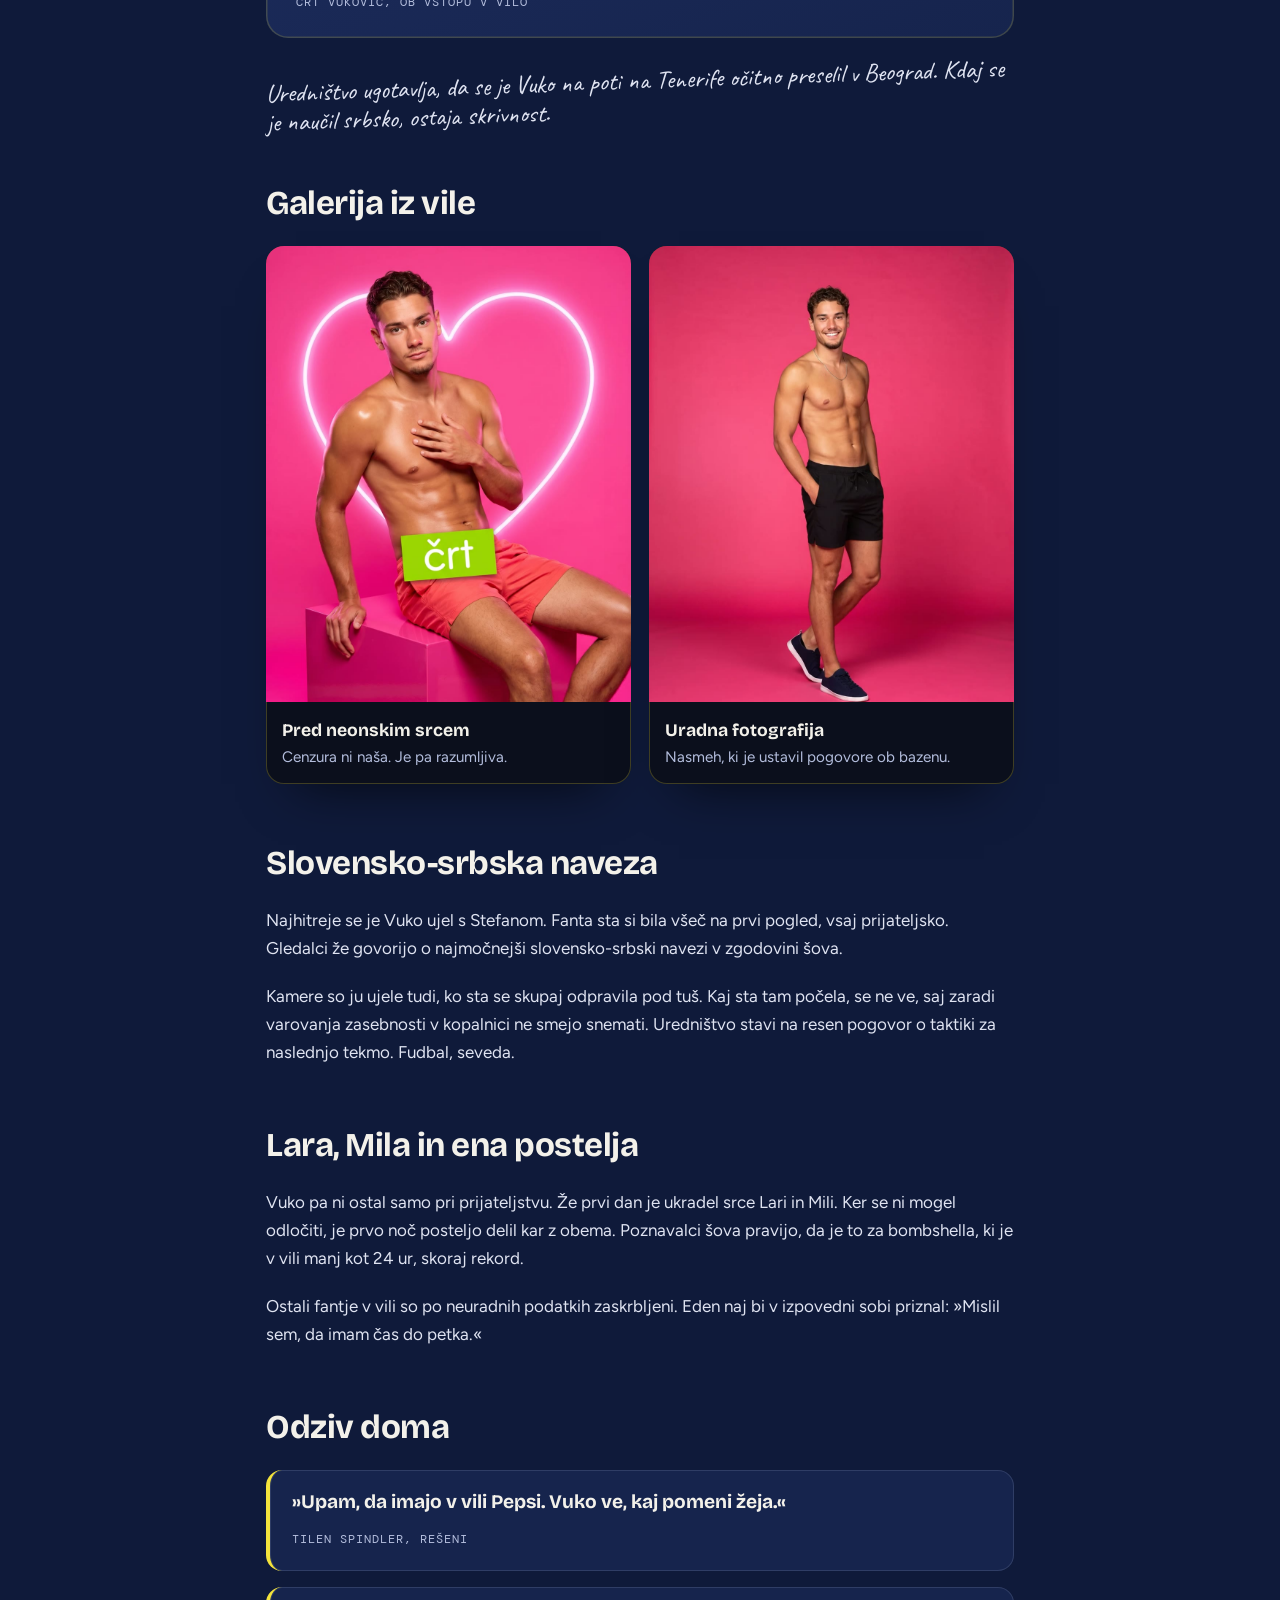
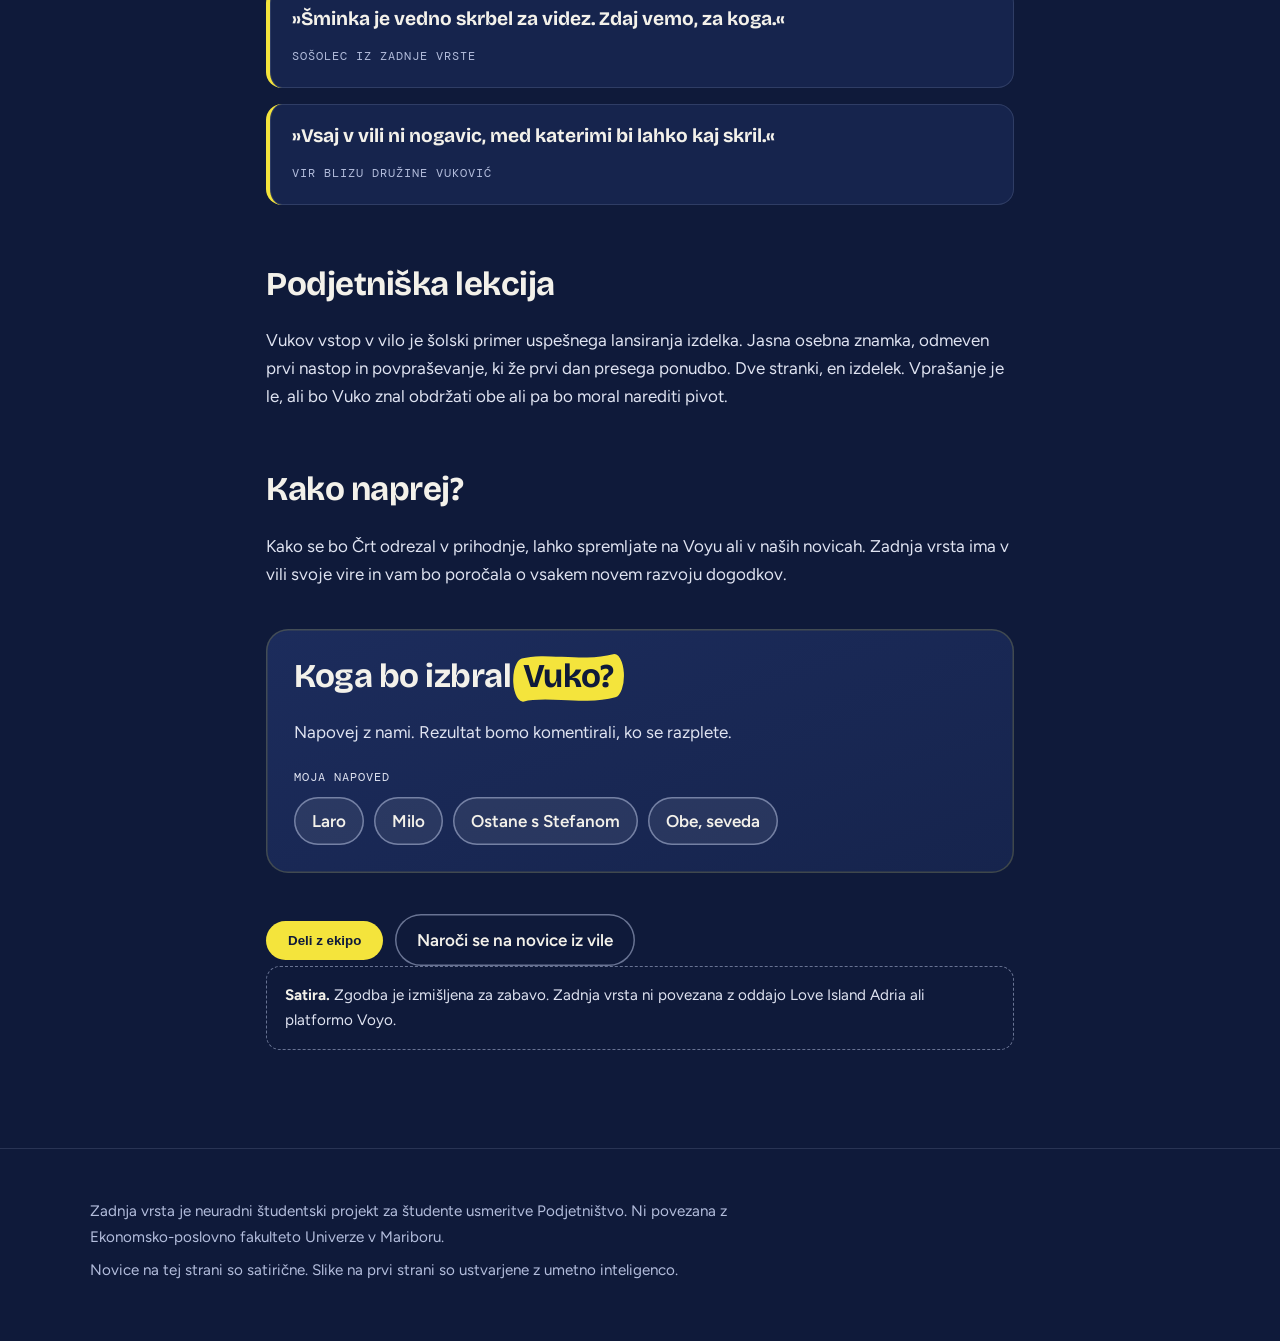
==== commit ef9701c5: "Revert "Črt is from Marjeta, not Belgrade" This reverts commit 5311d4c644fd6f8ee0b0741f2706a5c09a50f" ====
--- a/novice/crt-vukovic-love-island.html
+++ b/novice/crt-vukovic-love-island.html
@@ -60,10 +60,10 @@
         <h2>Prihod, ki ga vila ne bo pozabila</h2>
         <p>Ko je Vuko stopil skozi vrata, so se pogovori ob bazenu ustavili. Po pričevanjih je bilo slišati le še kapljanje vode iz tuša in tiho »ooo« z leve strani bazena. Kamere so ujele, kako se je predstavil:</p>
         <div class="speech">
-          <p>»Zdravo, ja sam Črt Vuković, dolazim iz Marjete. Imam 21 godinu i igram fudbal. Na terenu sam brz, a van terena još brži. Volim loptice… i devojke koje znaju šta hoće. Došao sam u vilu da zabijem gol, i to pravo u srce.«</p>
+          <p>»Zdravo, ja sam Črt Vuković, dolazim iz Beograda. Imam 21 godinu i igram fudbal. Na terenu sam brz, a van terena još brži. Volim loptice… i devojke koje znaju šta hoće. Došao sam u vilu da zabijem gol, i to pravo u srce.«</p>
           <cite class="mono">Črt Vuković, ob vstopu v vilo</cite>
         </div>
-        <p class="note">Marjeta na Dravskem polju je tako prvič v zgodovini dobila svojega bombshella. Zakaj jo je Vuko predstavil v srbščini, ostaja skrivnost.</p>
+        <p class="note">Uredništvo ugotavlja, da se je Vuko na poti na Tenerife očitno preselil v Beograd. Kdaj se je naučil srbsko, ostaja skrivnost.</p>
 
         <h2>Galerija iz vile</h2>
         <div class="trophies duo">
--- a/assets/clanek.css
+++ b/assets/clanek.css
@@ -164,3 +164,20 @@
 .stamp.pink{border-color:#ff4fa3;color:#ff4fa3;background:rgba(15,26,58,.55);top:auto;bottom:22%;right:-22px}
 .photo.pink{background:linear-gradient(145deg,#ff8cc6,#ff4fa3 55%,#ffb3d9)}
 .photo.pink figcaption{color:#3a0b22}
+
+/* VIP paywall: full-screen lock */
+html.locked,html.locked body{overflow:hidden;height:100%}
+html.locked main,html.locked footer,html.locked .nav{filter:blur(14px);pointer-events:none;user-select:none}
+.paywall{position:fixed;inset:0;z-index:300;display:grid;place-items:center;padding:20px;background:rgba(8,12,30,.93);backdrop-filter:blur(30px);-webkit-backdrop-filter:blur(30px);animation:pwIn .6s var(--ease-out) both}
+@supports not ((backdrop-filter:blur(1px)) or (-webkit-backdrop-filter:blur(1px))){.paywall{background:rgba(8,12,30,.97)}}
+@keyframes pwIn{from{opacity:0}}
+.pw-card{width:min(520px,100%);text-align:center;padding:40px 30px 32px;border-radius:26px;background:linear-gradient(160deg,#1c2c5c,#121d42);box-shadow:inset 0 0 0 1.5px rgba(244,228,60,.45),0 50px 100px -30px rgba(0,0,0,.8);animation:pwCard .8s var(--ease-out) .1s both}
+@keyframes pwCard{from{opacity:0;transform:translateY(24px) scale(.97)}}
+.pw-card svg{width:64px;height:64px;color:var(--accent);margin:0 auto 14px;display:block}
+.pw-card .mono{color:var(--accent)}
+.pw-card h2{font-family:var(--f-display);font-weight:800;font-size:clamp(1.8rem,4.4vw,2.6rem);line-height:1.05;letter-spacing:-.02em;margin:10px 0 14px}
+.pw-card p{color:var(--text-secondary);margin:0 auto 24px;max-width:38ch}
+.pw-card .btns{display:flex;flex-wrap:wrap;gap:12px;justify-content:center}
+.pw-card .ghost{background:transparent;color:var(--text-primary);box-shadow:inset 0 0 0 1.5px var(--line-strong)}
+.pw-card .ghost:hover{background:rgba(243,241,234,.06)}
+.pw-card .fine{margin:18px 0 0;font-size:.85rem;color:var(--text-secondary);opacity:.8}
